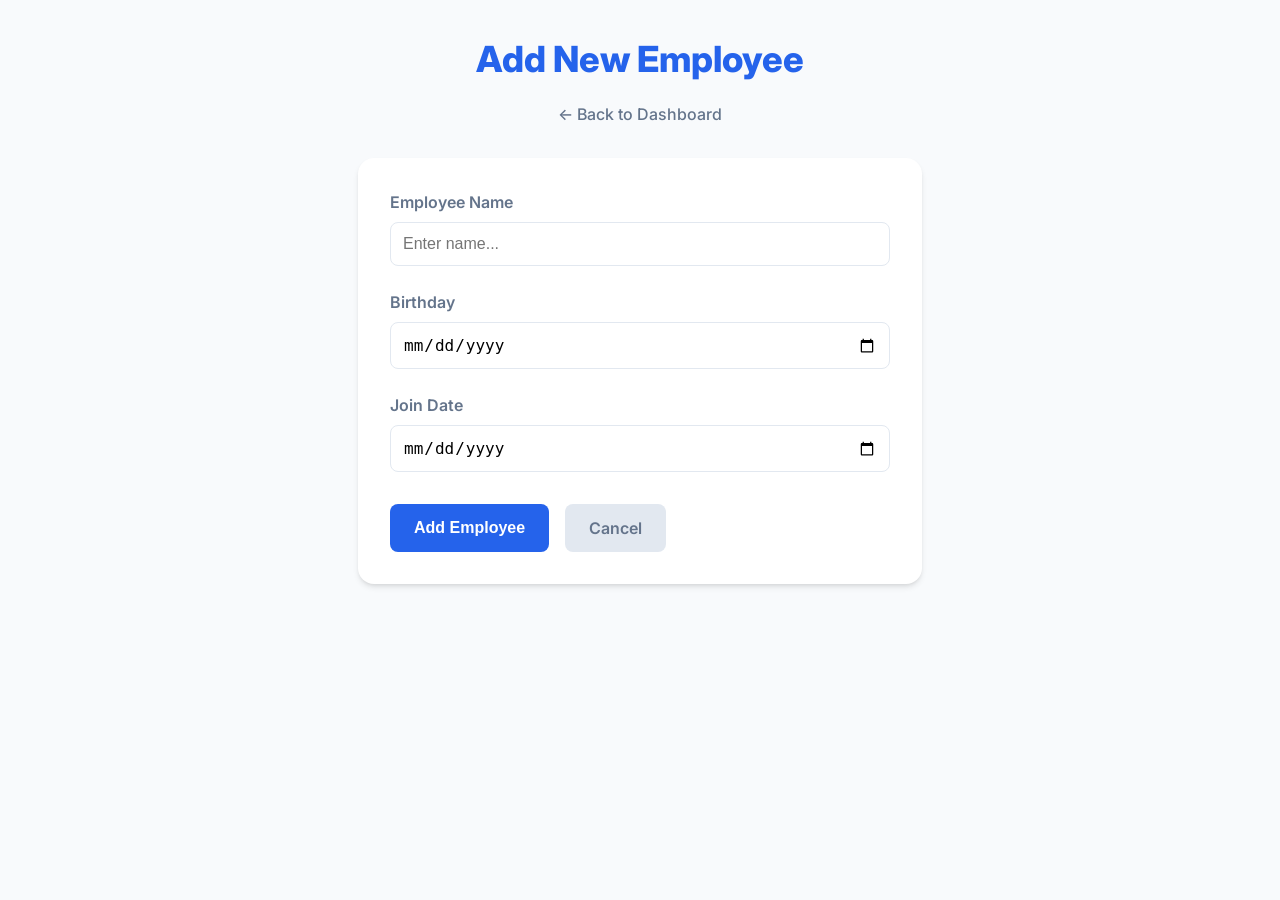
==== templates/add.html @ 04057e9d "feat: implement employee key dates dashboard with SQLite and full CRUD management" ====
<!DOCTYPE html>
<html lang="en">
<head>
    <meta charset="UTF-8">
    <meta name="viewport" content="width=device-width, initial-scale=1.0">
    <title>Add Employee - DateMinder</title>
    <link rel="stylesheet" href="/static/style.css">
    <link rel="preconnect" href="https://fonts.googleapis.com">
    <link rel="preconnect" href="https://fonts.gstatic.com" crossorigin>
    <link href="https://fonts.googleapis.com/css2?family=Inter:wght@400;500;600;700;800&display=swap" rel="stylesheet">
</head>
<body>
    <div class="container">
        <header>
            <h1>Add New Employee</h1>
            <a href="/" class="back-link">← Back to Dashboard</a>
        </header>

        <section class="form-container">
            <form action="/add" method="post" class="add-form">
                <div class="form-group">
                    <label for="name">Employee Name</label>
                    <input type="text" id="name" name="name" placeholder="Enter name..." required>
                </div>

                <div class="form-group">
                    <label for="birthday">Birthday</label>
                    <input type="date" id="birthday" name="birthday" required>
                </div>

                <div class="form-group">
                    <label for="join_date">Join Date</label>
                    <input type="date" id="join_date" name="join_date" required>
                </div>

                <div class="form-actions">
                    <button type="submit" class="btn btn-primary">Add Employee</button>
                    <a href="/" class="btn btn-secondary">Cancel</a>
                </div>
            </form>
        </section>
    </div>
</body>
</html>
---- static/style.css ----
:root {
    --primary: #2563eb;
    --primary-light: #dbeafe;
    --secondary: #64748b;
    --success: #22c55e;
    --warning: #f59e0b;
    --error: #ef4444;
    --background: #f8fafc;
    --text: #1e293b;
    --card-bg: #ffffff;
    --shadow: 0 4px 6px -1px rgb(0 0 0 / 0.1), 0 2px 4px -2px rgb(0 0 0 / 0.1);
}

body {
    font-family: 'Inter', -apple-system, BlinkMacSystemFont, "Segoe UI", Roboto, sans-serif;
    background-color: var(--background);
    color: var(--text);
    margin: 0;
    padding: 2rem;
    line-height: 1.5;
}

.container {
    max-width: 1000px;
    margin: 0 auto;
}

header {
    margin-bottom: 2rem;
    text-align: center;
}

h1 {
    font-size: 2.25rem;
    font-weight: 800;
    color: var(--primary);
    margin: 0 0 0.5rem 0;
}

.date-badge {
    display: inline-block;
    background-color: var(--primary-light);
    color: var(--primary);
    padding: 0.25rem 0.75rem;
    border-radius: 9999px;
    font-weight: 600;
    font-size: 0.875rem;
}

/* Notifications Section */
.notifications-container {
    margin-bottom: 3rem;
}

.notification-card {
    background-color: #fffbeb;
    border-left: 4px solid var(--warning);
    padding: 1.25rem;
    margin-bottom: 1rem;
    border-radius: 0.5rem;
    box-shadow: var(--shadow);
    display: flex;
    align-items: center;
    gap: 1rem;
}

.notification-icon {
    font-size: 1.5rem;
}

.notification-content h3 {
    margin: 0;
    font-size: 1rem;
    color: #92400e;
}

.notification-content p {
    margin: 0.25rem 0 0 0;
    color: #b45309;
}

/* Employee Grid */
.employee-grid {
    display: grid;
    grid-template-columns: repeat(auto-fill, minmax(300px, 1fr));
    gap: 1.5rem;
}

.employee-card {
    background-color: var(--card-bg);
    border-radius: 1rem;
    padding: 1.5rem;
    box-shadow: var(--shadow);
    transition: transform 0.2s ease;
}

.employee-card:hover {
    transform: translateY(-4px);
}

.employee-name {
    font-size: 1.25rem;
    font-weight: 700;
    margin-bottom: 1rem;
    border-bottom: 1px solid #e2e8f0;
    padding-bottom: 0.5rem;
}

.event-row {
    display: flex;
    justify-content: space-between;
    align-items: center;
    margin-bottom: 0.75rem;
}

.event-label {
    font-size: 0.875rem;
    color: var(--secondary);
    font-weight: 500;
}

.event-date {
    font-weight: 600;
}

.countdown {
    font-size: 0.75rem;
    padding: 0.125rem 0.5rem;
    border-radius: 0.25rem;
    font-weight: 700;
}

.countdown.soon {
    background-color: #fef2f2;
    color: var(--error);
}

.countdown.upcoming {
    background-color: #f0fdf4;
    color: var(--success);
}

.empty-state {
    text-align: center;
    padding: 2rem;
    background-color: var(--card-bg);
    border-radius: 1rem;
    border: 2px dashed #e2e8f0;
    color: var(--secondary);
}

/* Form Styles */
.form-container {
    background-color: var(--card-bg);
    padding: 2rem;
    border-radius: 1rem;
    box-shadow: var(--shadow);
    max-width: 500px;
    margin: 0 auto;
}

.form-group {
    margin-bottom: 1.5rem;
}

.form-group label {
    display: block;
    font-weight: 600;
    margin-bottom: 0.5rem;
    color: var(--secondary);
}

.form-group input {
    width: 100%;
    padding: 0.75rem;
    border: 1px solid #e2e8f0;
    border-radius: 0.5rem;
    font-size: 1rem;
    box-sizing: border-box;
}

.form-group input:focus {
    outline: none;
    border-color: var(--primary);
    box-shadow: 0 0 0 3px var(--primary-light);
}

.form-actions {
    display: flex;
    gap: 1rem;
    margin-top: 2rem;
}

/* Button Styles */
.btn {
    padding: 0.75rem 1.5rem;
    border-radius: 0.5rem;
    font-weight: 600;
    cursor: pointer;
    text-decoration: none;
    display: inline-block;
    transition: all 0.2s;
    border: none;
    font-size: 1rem;
}

.btn-primary {
    background-color: var(--primary);
    color: white;
}

.btn-primary:hover {
    background-color: #1d4ed8;
}

.btn-secondary {
    background-color: #e2e8f0;
    color: var(--secondary);
}

.btn-secondary:hover {
    background-color: #cbd5e1;
}

.edit-link {
    color: var(--primary);
    text-decoration: none;
    font-size: 0.875rem;
    font-weight: 600;
}

.edit-link:hover {
    text-decoration: underline;
}

.section-header {
    display: flex;
    justify-content: space-between;
    align-items: center;
    margin-bottom: 2rem;
}

.section-header h2 {
    margin: 0;
}

.card-footer {
    display: flex;
    justify-content: space-between;
    align-items: center;
    margin-top: 1.5rem;
    padding-top: 1rem;
    border-top: 1px solid #f1f5f9;
}

.delete-btn {
    background: none;
    border: none;
    color: var(--error);
    font-size: 0.875rem;
    font-weight: 600;
    cursor: pointer;
    padding: 0;
}

.delete-btn:hover {
    text-decoration: underline;
}

.back-link {
    display: block;
    margin-top: 1rem;
    color: var(--secondary);
    text-decoration: none;
    font-weight: 500;
}

.back-link:hover {
    color: var(--primary);
}
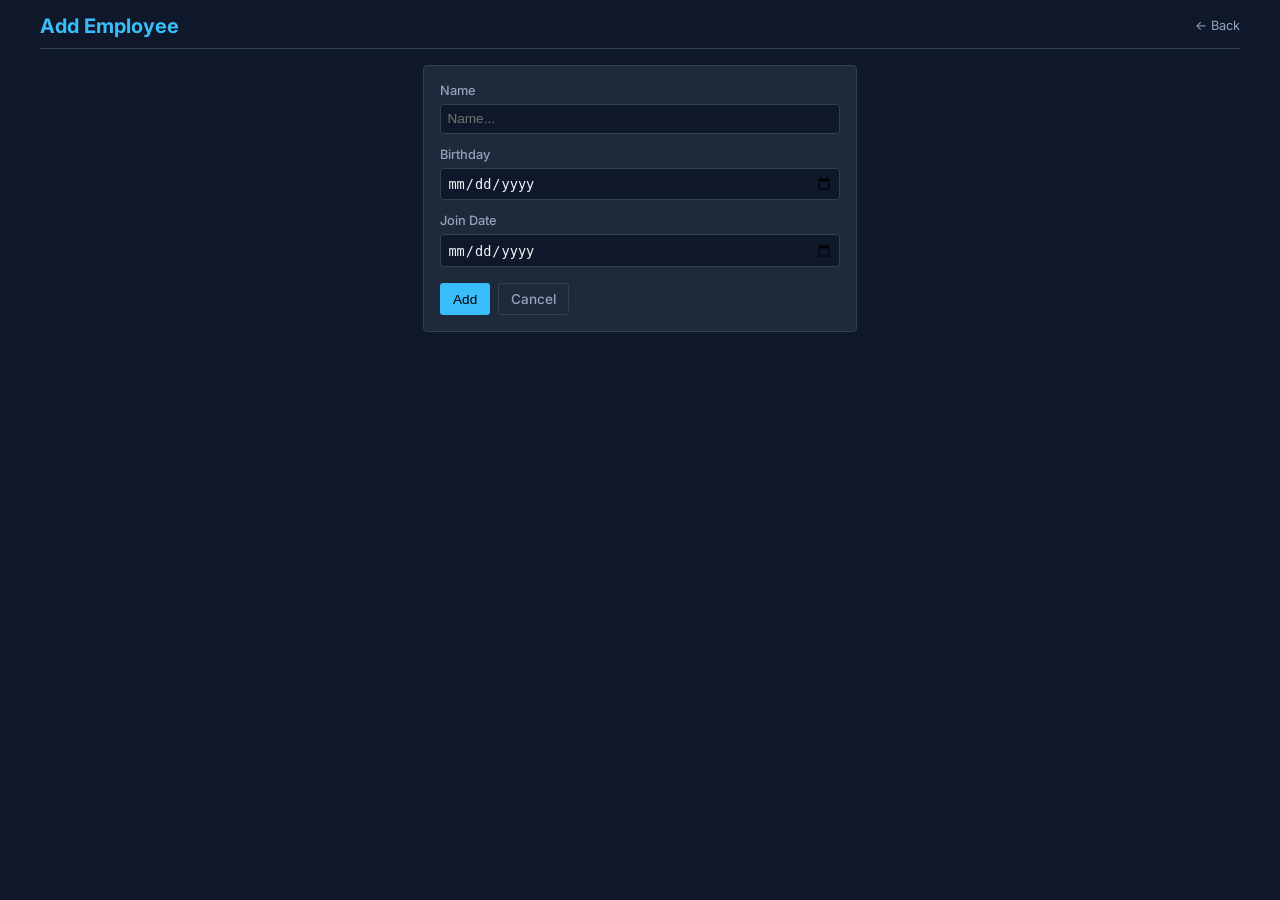
==== commit 3e44076e: "Reskin UI: Dark mode, denser layout for internal usage" ====
--- a/templates/add.html
+++ b/templates/add.html
@@ -12,15 +12,15 @@
 <body>
     <div class="container">
         <header>
-            <h1>Add New Employee</h1>
-            <a href="/" class="back-link">← Back to Dashboard</a>
+            <h1>Add Employee</h1>
+            <a href="/" class="back-link">← Back</a>
         </header>
 
         <section class="form-container">
             <form action="/add" method="post" class="add-form">
                 <div class="form-group">
-                    <label for="name">Employee Name</label>
-                    <input type="text" id="name" name="name" placeholder="Enter name..." required>
+                    <label for="name">Name</label>
+                    <input type="text" id="name" name="name" placeholder="Name..." required>
                 </div>
 
                 <div class="form-group">
@@ -34,7 +34,7 @@
                 </div>
 
                 <div class="form-actions">
-                    <button type="submit" class="btn btn-primary">Add Employee</button>
+                    <button type="submit" class="btn btn-primary">Add</button>
                     <a href="/" class="btn btn-secondary">Cancel</a>
                 </div>
             </form>
--- a/static/style.css
+++ b/static/style.css
@@ -1,280 +1,299 @@
 :root {
-    --primary: #2563eb;
-    --primary-light: #dbeafe;
-    --secondary: #64748b;
-    --success: #22c55e;
-    --warning: #f59e0b;
-    --error: #ef4444;
-    --background: #f8fafc;
-    --text: #1e293b;
-    --card-bg: #ffffff;
-    --shadow: 0 4px 6px -1px rgb(0 0 0 / 0.1), 0 2px 4px -2px rgb(0 0 0 / 0.1);
+    --primary: #38bdf8;
+    --primary-light: rgba(56, 189, 248, 0.1);
+    --secondary: #94a3b8;
+    --success: #4ade80;
+    --warning: #fbbf24;
+    --error: #f87171;
+    --background: #0f172a;
+    --text: #f1f5f9;
+    --text-muted: #94a3b8;
+    --card-bg: #1e293b;
+    --border: #334155;
+    --shadow: 0 1px 3px 0 rgb(0 0 0 / 0.3), 0 1px 2px -1px rgb(0 0 0 / 0.3);
 }
 
 body {
-    font-family: 'Inter', -apple-system, BlinkMacSystemFont, "Segoe UI", Roboto, sans-serif;
+    font-family: 'Inter', ui-sans-serif, system-ui, -apple-system, BlinkMacSystemFont, "Segoe UI", Roboto, sans-serif;
     background-color: var(--background);
     color: var(--text);
     margin: 0;
-    padding: 2rem;
-    line-height: 1.5;
+    padding: 0.75rem;
+    font-size: 13px;
+    line-height: 1.4;
 }
 
 .container {
-    max-width: 1000px;
+    max-width: 1200px;
     margin: 0 auto;
 }
 
 header {
-    margin-bottom: 2rem;
-    text-align: center;
+    margin-bottom: 1rem;
+    display: flex;
+    justify-content: space-between;
+    align-items: center;
+    border-bottom: 1px solid var(--border);
+    padding-bottom: 0.5rem;
 }
 
 h1 {
-    font-size: 2.25rem;
-    font-weight: 800;
-    color: var(--primary);
-    margin: 0 0 0.5rem 0;
+    font-size: 1.25rem;
+    font-weight: 700;
+    color: var(--primary);
+    margin: 0;
 }
 
 .date-badge {
     display: inline-block;
-    background-color: var(--primary-light);
-    color: var(--primary);
-    padding: 0.25rem 0.75rem;
-    border-radius: 9999px;
-    font-weight: 600;
-    font-size: 0.875rem;
+    color: var(--secondary);
+    font-weight: 500;
+    font-size: 0.75rem;
 }
 
 /* Notifications Section */
 .notifications-container {
-    margin-bottom: 3rem;
+    margin-bottom: 1.25rem;
+}
+
+.notifications-container h2 {
+    font-size: 0.9rem;
+    margin-bottom: 0.5rem;
+    color: var(--secondary);
+    text-transform: uppercase;
+    letter-spacing: 0.05em;
 }
 
 .notification-card {
-    background-color: #fffbeb;
-    border-left: 4px solid var(--warning);
-    padding: 1.25rem;
-    margin-bottom: 1rem;
-    border-radius: 0.5rem;
-    box-shadow: var(--shadow);
-    display: flex;
-    align-items: center;
-    gap: 1rem;
+    background-color: rgba(251, 191, 36, 0.05);
+    border: 1px solid rgba(251, 191, 36, 0.2);
+    padding: 0.5rem 0.75rem;
+    margin-bottom: 0.4rem;
+    border-radius: 0.25rem;
+    display: flex;
+    align-items: center;
+    gap: 0.5rem;
 }
 
 .notification-icon {
-    font-size: 1.5rem;
+    font-size: 1rem;
 }
 
 .notification-content h3 {
     margin: 0;
-    font-size: 1rem;
-    color: #92400e;
+    font-size: 0.85rem;
+    color: var(--warning);
 }
 
 .notification-content p {
-    margin: 0.25rem 0 0 0;
-    color: #b45309;
+    margin: 0;
+    font-size: 0.8rem;
+    color: var(--text-muted);
 }
 
 /* Employee Grid */
 .employee-grid {
     display: grid;
-    grid-template-columns: repeat(auto-fill, minmax(300px, 1fr));
-    gap: 1.5rem;
+    grid-template-columns: repeat(auto-fill, minmax(240px, 1fr));
+    gap: 0.75rem;
 }
 
 .employee-card {
     background-color: var(--card-bg);
-    border-radius: 1rem;
-    padding: 1.5rem;
+    border: 1px solid var(--border);
+    border-radius: 0.25rem;
+    padding: 0.75rem;
     box-shadow: var(--shadow);
-    transition: transform 0.2s ease;
-}
-
-.employee-card:hover {
-    transform: translateY(-4px);
 }
 
 .employee-name {
-    font-size: 1.25rem;
-    font-weight: 700;
-    margin-bottom: 1rem;
-    border-bottom: 1px solid #e2e8f0;
-    padding-bottom: 0.5rem;
+    font-size: 0.95rem;
+    font-weight: 600;
+    margin-bottom: 0.5rem;
+    border-bottom: 1px solid var(--border);
+    padding-bottom: 0.3rem;
+    color: var(--primary);
 }
 
 .event-row {
     display: flex;
     justify-content: space-between;
     align-items: center;
-    margin-bottom: 0.75rem;
+    margin-bottom: 0.35rem;
 }
 
 .event-label {
-    font-size: 0.875rem;
-    color: var(--secondary);
-    font-weight: 500;
+    font-size: 0.75rem;
+    color: var(--text-muted);
+}
+
+.event-details {
+    display: flex;
+    align-items: center;
+    gap: 0.4rem;
 }
 
 .event-date {
+    font-weight: 500;
+    font-size: 0.8rem;
+}
+
+.countdown {
+    font-size: 0.7rem;
+    padding: 0.05rem 0.3rem;
+    border-radius: 0.15rem;
     font-weight: 600;
 }
 
-.countdown {
-    font-size: 0.75rem;
-    padding: 0.125rem 0.5rem;
-    border-radius: 0.25rem;
-    font-weight: 700;
-}
-
 .countdown.soon {
-    background-color: #fef2f2;
+    background-color: rgba(248, 113, 113, 0.15);
     color: var(--error);
 }
 
 .countdown.upcoming {
-    background-color: #f0fdf4;
+    background-color: rgba(74, 222, 128, 0.1);
     color: var(--success);
 }
 
 .empty-state {
     text-align: center;
-    padding: 2rem;
+    padding: 1rem;
     background-color: var(--card-bg);
-    border-radius: 1rem;
-    border: 2px dashed #e2e8f0;
-    color: var(--secondary);
+    border: 1px dashed var(--border);
+    color: var(--text-muted);
+    font-size: 0.85rem;
 }
 
 /* Form Styles */
 .form-container {
     background-color: var(--card-bg);
-    padding: 2rem;
-    border-radius: 1rem;
-    box-shadow: var(--shadow);
-    max-width: 500px;
+    padding: 1rem;
+    border-radius: 0.25rem;
+    border: 1px solid var(--border);
+    max-width: 400px;
     margin: 0 auto;
 }
 
 .form-group {
-    margin-bottom: 1.5rem;
+    margin-bottom: 0.75rem;
 }
 
 .form-group label {
     display: block;
-    font-weight: 600;
-    margin-bottom: 0.5rem;
-    color: var(--secondary);
+    font-weight: 500;
+    margin-bottom: 0.25rem;
+    color: var(--text-muted);
+    font-size: 0.8rem;
 }
 
 .form-group input {
     width: 100%;
-    padding: 0.75rem;
-    border: 1px solid #e2e8f0;
-    border-radius: 0.5rem;
-    font-size: 1rem;
+    padding: 0.4rem;
+    background-color: var(--background);
+    border: 1px solid var(--border);
+    border-radius: 0.2rem;
+    font-size: 0.85rem;
+    color: var(--text);
     box-sizing: border-box;
 }
 
 .form-group input:focus {
     outline: none;
     border-color: var(--primary);
-    box-shadow: 0 0 0 3px var(--primary-light);
 }
 
 .form-actions {
     display: flex;
-    gap: 1rem;
-    margin-top: 2rem;
+    gap: 0.5rem;
+    margin-top: 1rem;
 }
 
 /* Button Styles */
 .btn {
-    padding: 0.75rem 1.5rem;
-    border-radius: 0.5rem;
-    font-weight: 600;
+    padding: 0.35rem 0.75rem;
+    border-radius: 0.2rem;
+    font-weight: 500;
     cursor: pointer;
     text-decoration: none;
     display: inline-block;
-    transition: all 0.2s;
-    border: none;
-    font-size: 1rem;
+    transition: all 0.1s;
+    border: 1px solid transparent;
+    font-size: 0.85rem;
 }
 
 .btn-primary {
     background-color: var(--primary);
-    color: white;
+    color: #000;
 }
 
 .btn-primary:hover {
-    background-color: #1d4ed8;
+    background-color: #7dd3fc;
 }
 
 .btn-secondary {
-    background-color: #e2e8f0;
-    color: var(--secondary);
+    background-color: transparent;
+    border-color: var(--border);
+    color: var(--text-muted);
 }
 
 .btn-secondary:hover {
-    background-color: #cbd5e1;
+    background-color: var(--border);
+    color: var(--text);
 }
 
 .edit-link {
-    color: var(--primary);
+    color: var(--secondary);
     text-decoration: none;
-    font-size: 0.875rem;
-    font-weight: 600;
+    font-size: 0.75rem;
 }
 
 .edit-link:hover {
-    text-decoration: underline;
+    color: var(--primary);
 }
 
 .section-header {
     display: flex;
     justify-content: space-between;
     align-items: center;
-    margin-bottom: 2rem;
+    margin-bottom: 0.75rem;
 }
 
 .section-header h2 {
     margin: 0;
+    font-size: 1rem;
+    color: var(--text);
 }
 
 .card-footer {
     display: flex;
     justify-content: space-between;
     align-items: center;
-    margin-top: 1.5rem;
-    padding-top: 1rem;
-    border-top: 1px solid #f1f5f9;
+    margin-top: 0.5rem;
+    padding-top: 0.4rem;
+    border-top: 1px solid var(--border);
 }
 
 .delete-btn {
     background: none;
     border: none;
-    color: var(--error);
-    font-size: 0.875rem;
-    font-weight: 600;
+    color: rgba(248, 113, 113, 0.7);
+    font-size: 0.75rem;
     cursor: pointer;
     padding: 0;
 }
 
 .delete-btn:hover {
+    color: var(--error);
     text-decoration: underline;
 }
 
 .back-link {
-    display: block;
-    margin-top: 1rem;
+    display: inline-block;
     color: var(--secondary);
     text-decoration: none;
-    font-weight: 500;
+    font-size: 0.8rem;
 }
 
 .back-link:hover {
     color: var(--primary);
-}
+}
